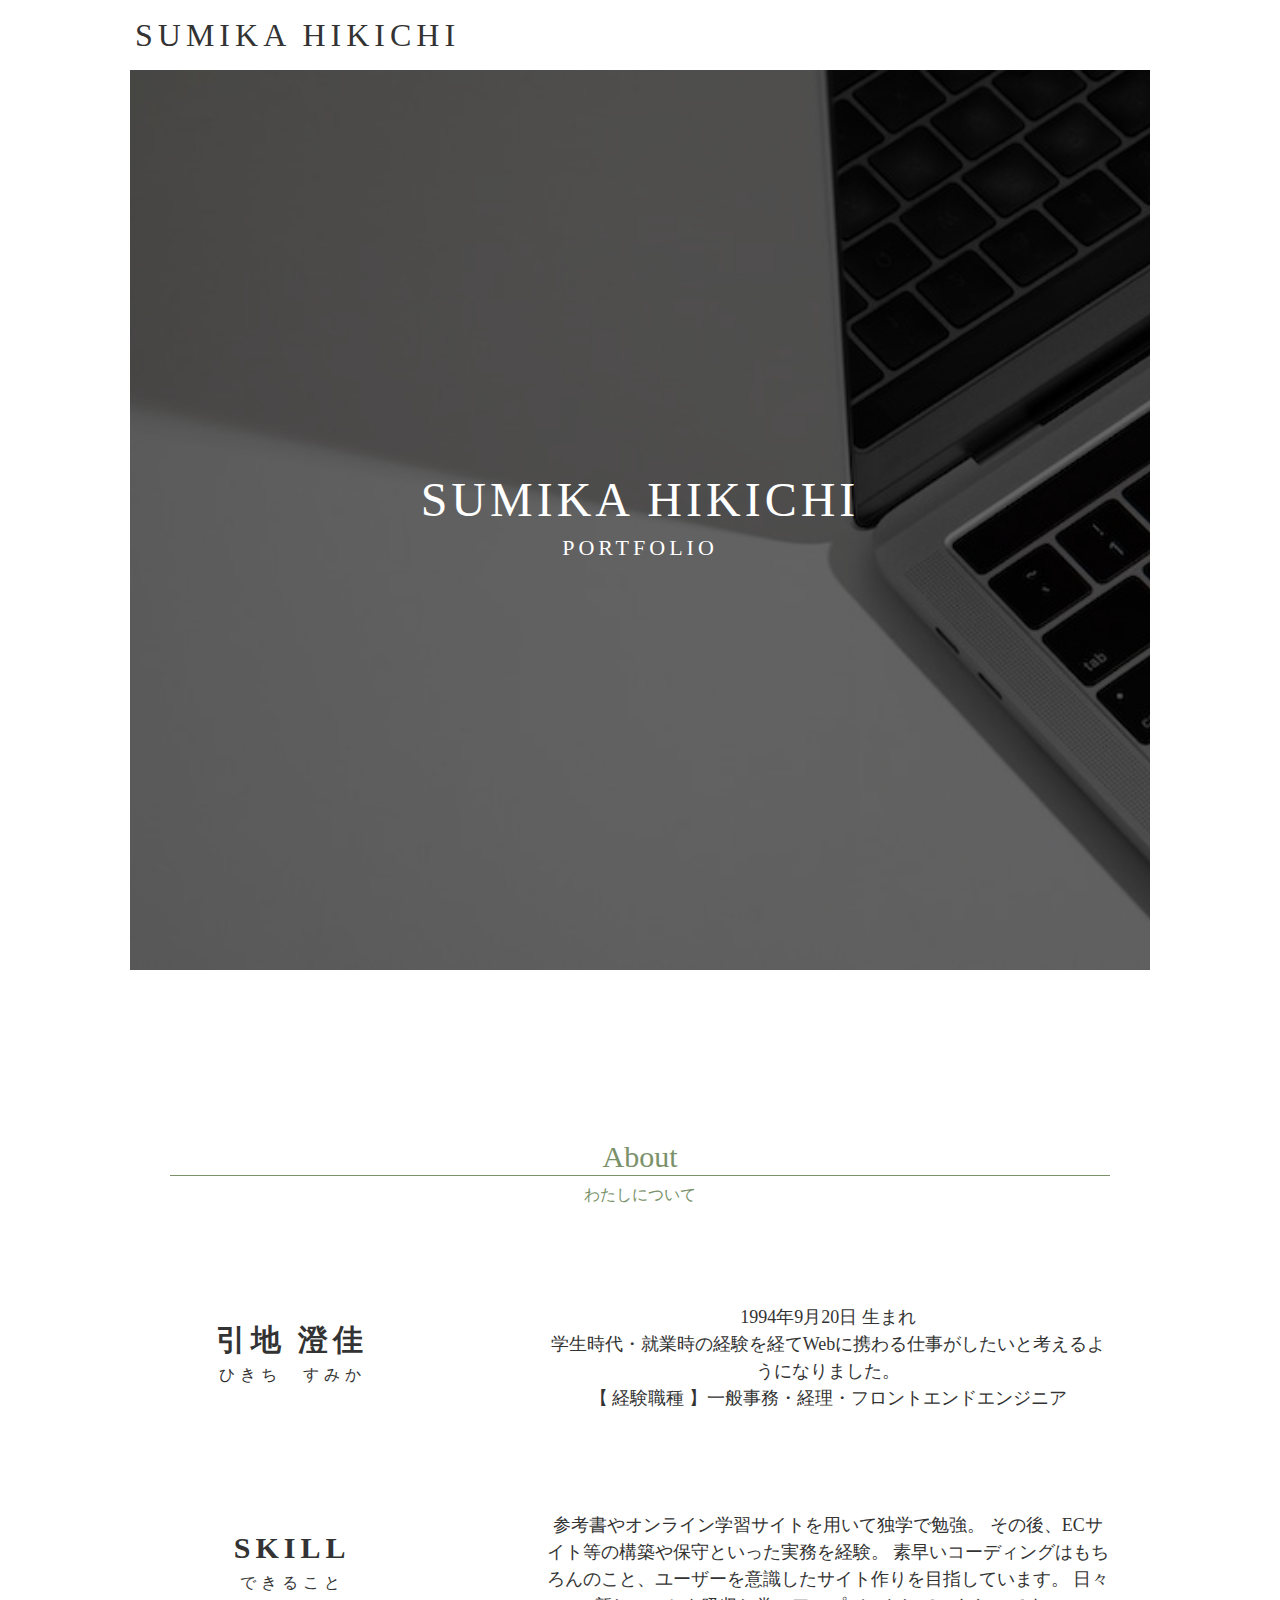
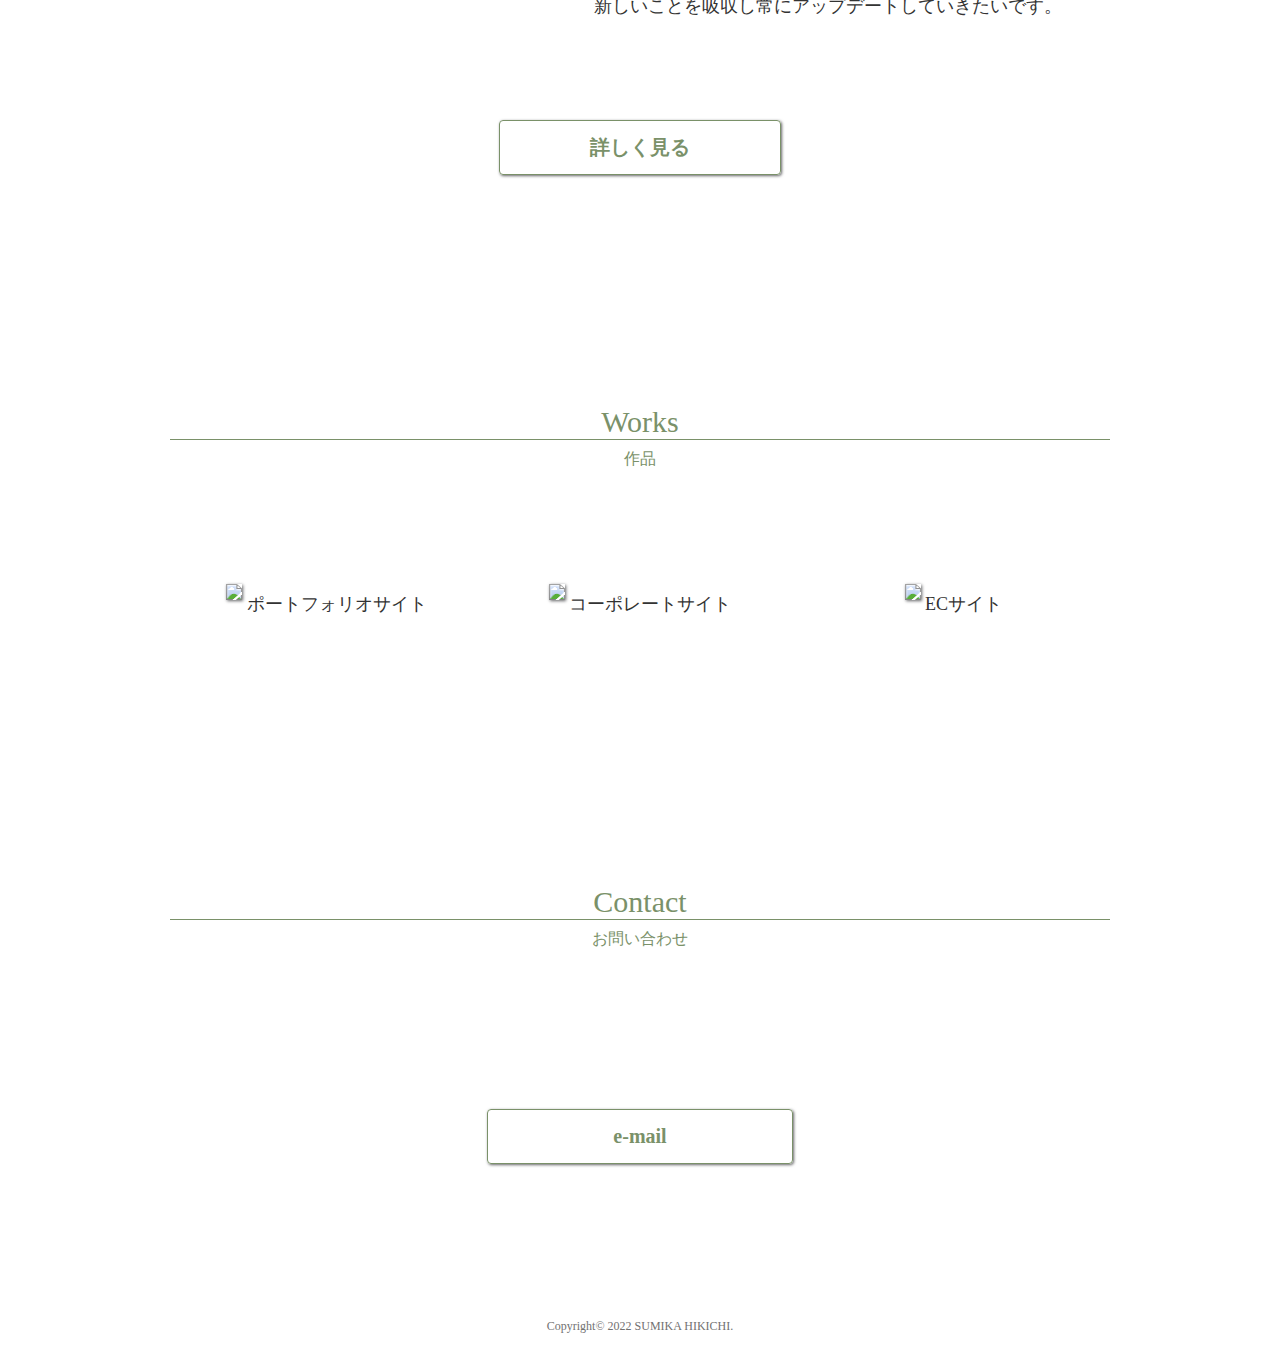
==== 01/index.html @ 840bfff0 "favicon追加" ====
<!DOCTYPE html>
<html lang="ja">
  <head>
    <meta charset="UTF-8" />
    <meta
      name="description"
      content="WEB制作に携わりたいと考えている引地のポートフォリオサイトです。"
    />
    <meta name="viewport" content="width=device-width,initial-scale=1.0" />
    <title>SUMIKA HIKICHI</title>
    <link rel="icon" href="images/favicon.ico" />
    <link rel="stylesheet" href="css/reset.css" />
    <link rel="stylesheet" href="css/style.css" />
    <link
      rel="stylesheet"
      href="https://use.fontawesome.com/releases/v6.1.1/css/all.css"
    />
    <script src="https://ajax.googleapis.com/ajax/libs/jquery/3.6.0/jquery.min.js"></script>
  </head>
  <body>
    <!-- ここからヘッダー -->
    <header class="header">
      <div class="header__inner">
        <a href="index.html" class="header__title">SUMIKA HIKICHI</a>
        <button id="menu-open" class="header__button">
          <i class="fas fa-bars"></i>
        </button>
        <!-- ここからヘッダーメニュー -->
        <div id="menu-modal" class="header__nav">
          <button class="header__button header__button--close">
            <i id="menu-close" class="fas fa-times"></i>
          </button>
          <div class="header__navItem menu-list">
            <a href="profile.html">About</a>
          </div>
          <div class="header__navItem menu-list">
            <a href="#work">Work</a>
          </div>
          <div class="header__navItem menu-list">
            <a href="#contact">Contact</a>
          </div>
        </div>
      </div>
    </header>

    <div class="indexPage">
      <div class="indexPage__top">
        <div class="indexPage__topContainer">
          <div>
            <h2 class="indexPage__topTitle">SUMIKA HIKICHI</h2>
            <p class="indexPage__topSub">PORTFOLIO</p>
          </div>
        </div>
      </div>
      <div id="about" class="indexPage__chapter">
        <h3 class="indexPage__chapterTitle">About</h3>
        <p class="indexPage__chapterSub">わたしについて</p>
        <div class="indexPage__article">
          <div class="indexPage__articleContainer">
            <p class="indexPage__articleTitle">引地 澄佳</p>
            <p class="indexPage__articleSub">ひきち　すみか</p>
          </div>
          <p class="indexPage__articleText">
            1994年9月20日 生まれ<br />
            学生時代・就業時の経験を経てWebに携わる仕事がしたいと考えるようになりました。<br />
            【 経験職種 】一般事務・経理・フロントエンドエンジニア
          </p>
        </div>
        <div class="indexPage__article">
          <div class="indexPage__articleContainer">
            <p class="indexPage__articleTitle">SKILL</p>
            <p class="indexPage__articleSub">できること</p>
          </div>
          <p class="indexPage__articleText">
            参考書やオンライン学習サイトを用いて独学で勉強。
            その後、ECサイト等の構築や保守といった実務を経験。
            素早いコーディングはもちろんのこと、ユーザーを意識したサイト作りを目指しています。
            日々新しいことを吸収し常にアップデートしていきたいです。
          </p>
        </div>
        <div class="">
          <button class="button">
            <a href="profile.html">
              詳しく見る <i class="fa-solid fa-circle-chevron-right"></i>
            </a>
          </button>
        </div>
      </div>
      <!-- ここからwork -->
      <div id="work" class="indexPage__chapter">
        <h3 class="indexPage__chapterTitle">Works</h3>
        <p class="indexPage__chapterSub">作品</p>
        <div class="indexPage__work">
          <div class="indexPage__workItem">
            <a class="indexPage__workLink" href="works/01.html">
              <img src="images/works/01/01_pc_001.png" />
              ポートフォリオサイト
            </a>
          </div>
          <div class="indexPage__workItem">
            <a class="indexPage__workLink" href="works/02.html">
              <img src="images/works/02/02_pc_001.png" />
              コーポレートサイト
            </a>
          </div>
          <div class="indexPage__workItem">
            <a class="indexPage__workLink" href="works/03.html">
              <img src="images/works/03/03_pc_001.png" />
              ECサイト
            </a>
          </div>
        </div>
      </div>

      <!-- ここからcontact -->
      <div id="contact" class="indexPage__chapter">
        <h3 class="indexPage__chapterTitle">Contact</h3>
        <p class="indexPage__chapterSub">お問い合わせ</p>
      </div>
      <button class="button indexPage__contact">
        <a href="mailto:smkhkc@gmail.com" class="mail-btn btn">e-mail</a>
      </button>
    </div>
    <!-- ここからフッター -->
    <footer class="footer">
      <small> Copyright&copy; 2022 SUMIKA HIKICHI. </small>
    </footer>
    <script src="js/script.js"></script>
  </body>
</html>
---- 01/css/style.css ----
@charset "UTF-8";
body {
  font-size: 1.8rem;
  color: #333333;
}

/* indexページ */
.indexPage {
  max-width: 1080px;
  margin: 0 auto;
  padding: 0 30px;
}

@media screen and (max-width: 768px) {
  .indexPage {
    padding: 0 10px;
  }
}

.indexPage__top {
  background-image: url(../images/top/main.jpg);
  background-size: cover;
  background-repeat: no-repeat;
  height: 100vh;
  max-width: 100%;
  margin: 70px 0 0;
}

@media screen and (max-width: 768px) {
  .indexPage__top {
    margin: 45px 0 0;
    height: 50vh;
  }
}

@media screen and (max-width: 480px) {
  .indexPage__top {
    margin: 45px 0 0;
  }
}

.indexPage__topContainer {
  background-color: rgba(0, 0, 0, 0.6);
  width: 100%;
  height: 100%;
  color: #fff;
  display: -webkit-box;
  display: -ms-flexbox;
  display: flex;
  -webkit-box-pack: center;
      -ms-flex-pack: center;
          justify-content: center;
  -webkit-box-align: center;
      -ms-flex-align: center;
          align-items: center;
  text-align: center;
  letter-spacing: 4px;
}

.indexPage__topTitle {
  font-size: 48px;
  font-family: "Arial Black";
}

@media screen and (max-width: 480px) {
  .indexPage__topTitle {
    font-size: 10vw;
  }
}

.indexPage__topSub {
  display: block;
  font-size: 22px;
  margin: 8px auto;
}

@media screen and (max-width: 480px) {
  .indexPage__topSub {
    font-size: 4.2vw;
  }
}

.indexPage__chapter {
  margin: 100px 40px 160px;
  padding-top: 70px;
  text-align: center;
  color: #7a9169;
}

@media screen and (max-width: 768px) {
  .indexPage__chapter {
    margin: 0 20px;
    padding-top: 45px;
  }
}

@media screen and (max-width: 480px) {
  .indexPage__chapter {
    margin: 0 20px;
  }
}

.indexPage__chapterTitle {
  font-size: 30px;
  border-bottom: solid 1px;
}

@media screen and (max-width: 480px) {
  .indexPage__chapterTitle {
    font-size: 6vw;
  }
}

.indexPage__chapterSub {
  font-size: 16px;
  padding-top: 10px;
}

@media screen and (max-width: 480px) {
  .indexPage__chapterSub {
    font-size: 3vw;
  }
}

.indexPage__article {
  margin: 100px auto;
  font-size: 18px;
  color: #333333;
  display: -webkit-box;
  display: -ms-flexbox;
  display: flex;
  -webkit-box-pack: justify;
      -ms-flex-pack: justify;
          justify-content: space-between;
  -webkit-box-align: center;
      -ms-flex-align: center;
          align-items: center;
}

@media screen and (max-width: 768px) {
  .indexPage__article {
    display: block;
    margin: 60px auto;
  }
}

@media screen and (max-width: 480px) {
  .indexPage__article {
    font-size: 3.7vw;
    margin: 30px auto;
  }
}

.indexPage__articleContainer {
  width: 26%;
  letter-spacing: 5px;
}

@media screen and (max-width: 768px) {
  .indexPage__articleContainer {
    margin: auto;
    width: 100%;
  }
}

.indexPage__articleTitle {
  font-weight: bold;
  font-size: 30px;
}

@media screen and (max-width: 480px) {
  .indexPage__articleTitle {
    font-size: 6vw;
  }
}

.indexPage__articleSub {
  font-size: 16px;
  padding: 8px 0;
}

@media screen and (max-width: 480px) {
  .indexPage__articleSub {
    font-size: 3vw;
  }
}

.indexPage__articleText {
  width: 60%;
  line-height: 1.5;
}

@media screen and (max-width: 768px) {
  .indexPage__articleText {
    margin: 20px auto;
    width: 90%;
  }
}

.indexPage__work {
  display: -webkit-box;
  display: -ms-flexbox;
  display: flex;
  -webkit-box-pack: center;
      -ms-flex-pack: center;
          justify-content: center;
  margin: 100px 0 200px;
}

@media screen and (max-width: 768px) {
  .indexPage__work {
    display: block;
    margin: 80px 0 0;
  }
}

@media screen and (max-width: 480px) {
  .indexPage__work {
    margin: 30px 0 0;
  }
}

.indexPage__workItem {
  width: calc(100% / 3);
  margin: 0 30px;
}

@media screen and (max-width: 768px) {
  .indexPage__workItem {
    margin: 80px auto;
    width: 80%;
  }
}

@media screen and (max-width: 480px) {
  .indexPage__workItem {
    width: 100%;
    margin: 20px auto;
  }
}

.indexPage__workItem:hover {
  cursor: pointer;
}

.indexPage__workItem img {
  max-width: 100%;
  -webkit-box-shadow: 1px 1px 3px #666769;
          box-shadow: 1px 1px 3px #666769;
  margin: 15px 0;
}

.indexPage__workItem img:hover {
  opacity: 0.3;
}

.indexPage__workLink {
  font-size: 18px;
  color: #333333;
  width: 100%;
  display: block;
  text-align: center;
  text-decoration: none;
  position: relative;
}

@media screen and (max-width: 480px) {
  .indexPage__workLink {
    font-size: 3.7vw;
  }
}

.indexPage__workLink::before {
  content: "";
  position: absolute;
  width: 100%;
  height: 3px;
  border-radius: 3px;
  left: 0;
  bottom: -5px;
  background-color: #7a9169;
  -webkit-transform-origin: right;
          transform-origin: right;
  -webkit-transform: scaleX(0);
          transform: scaleX(0);
  -webkit-transition: -webkit-transform 0.3s ease-in-out;
  transition: -webkit-transform 0.3s ease-in-out;
  transition: transform 0.3s ease-in-out;
  transition: transform 0.3s ease-in-out, -webkit-transform 0.3s ease-in-out;
}

.indexPage__workLink:hover::before {
  -webkit-transform-origin: left;
          transform-origin: left;
  -webkit-transform: scaleX(1);
          transform: scaleX(1);
}

.indexPage__contact {
  margin: 0px auto;
  display: block;
}

/* profileページ */
.profilePage {
  max-width: 1080px;
  margin: 0 auto;
}

.profilePage__top {
  background-image: url(../images/top/main.jpg);
}

.profilePage__content {
  margin: 0 30px;
}

@media screen and (max-width: 480px) {
  .profilePage__content {
    margin: 0 15px;
  }
}

.profilePage__chapter {
  margin: 100px auto;
  font-size: 18px;
  text-align: center;
}

@media screen and (max-width: 480px) {
  .profilePage__chapter {
    margin: 45px auto;
  }
}

.profilePage__chapter h5 {
  font-size: 32px;
  font-weight: bold;
}

@media screen and (max-width: 480px) {
  .profilePage__chapter h5 {
    font-size: 6.6vw;
  }
}

.profilePage__chapter span {
  font-size: 16px;
}

@media screen and (max-width: 480px) {
  .profilePage__chapter span {
    font-size: 3.2vw;
  }
}

.profilePage__chapter h5,
.profilePage__chapter span {
  letter-spacing: 6px;
}

.profilePage__chapter p {
  margin: 25px auto;
  line-height: 1.75;
}

.profilePage__chapter table {
  width: 100%;
}

.profilePage__chapter tr {
  border-top: solid 10px #fff;
  border-bottom: solid 10px #fff;
}

.profilePage__chapter th {
  width: 40%;
  vertical-align: middle;
  text-align: center;
  background-color: #7a9169;
  color: #fff;
  padding: 0 15px;
}

.profilePage__chapter td {
  width: 60%;
  text-align: left;
  line-height: 1.75;
  padding: 15px 20px;
  background-color: #f5f6f7;
}

.profilePage__chapter td strong {
  color: #7a9169;
}

@media screen and (max-width: 480px) {
  .profilePage__chapter {
    font-size: 3.7vw;
  }
}

.profilePage__chapterTitle {
  margin: 45px auto;
}

/* worksページ */
.worksPage {
  max-width: 1080px;
  margin: 0 auto;
}

.worksPage__top--01 {
  background-image: url(../images/works/01/01_pc_001.png);
}

.worksPage__top--02 {
  background-image: url(../images/works/02/02_pc_001.png);
}

.worksPage__top--03 {
  background-image: url(../images/works/03/03_pc_001.png);
}

.worksPage__content {
  margin: 0 30px;
}

@media screen and (max-width: 480px) {
  .worksPage__content {
    margin: 0 15px;
  }
}

.worksPage__chapter {
  margin: 100px auto;
}

@media screen and (max-width: 480px) {
  .worksPage__chapter {
    margin: 40px auto;
  }
}

.worksPage__chapterSub {
  font-size: 24px;
  margin: 45px auto;
  border-bottom: solid 1px;
  line-height: 1.75;
}

@media screen and (max-width: 480px) {
  .worksPage__chapterSub {
    font-size: 5vw;
    margin: 25px auto;
  }
}

.worksPage__chapterText {
  font-size: 18px;
  margin: 50px auto;
  line-height: 1.75;
}

@media screen and (max-width: 480px) {
  .worksPage__chapterText {
    font-size: 3.7vw;
    margin: 25px auto;
  }
}

.worksPage__chapterLink {
  margin: 80px 0;
  display: -webkit-box;
  display: -ms-flexbox;
  display: flex;
  -webkit-box-pack: justify;
      -ms-flex-pack: justify;
          justify-content: space-between;
}

@media screen and (max-width: 768px) {
  .worksPage__chapterLink {
    display: block;
  }
}

.worksPage__image {
  display: -webkit-box;
  display: -ms-flexbox;
  display: flex;
  -webkit-box-pack: justify;
      -ms-flex-pack: justify;
          justify-content: space-between;
  -ms-flex-wrap: wrap;
      flex-wrap: wrap;
}

.worksPage__imagePc, .worksPage__imageSp {
  margin: 30px auto;
  -webkit-box-shadow: 1px 1px 3px #666769;
          box-shadow: 1px 1px 3px #666769;
}

@media screen and (max-width: 480px) {
  .worksPage__imagePc, .worksPage__imageSp {
    margin: 10px 0;
  }
}

.worksPage__imagePc {
  width: calc(100% / 2 - 30px);
}

@media screen and (max-width: 768px) {
  .worksPage__imagePc {
    width: 100%;
  }
}

.worksPage__imageSp {
  width: calc(100% / 3 - 30px);
}

@media screen and (max-width: 768px) {
  .worksPage__imageSp {
    width: calc(100% / 2 - 30px);
  }
}

@media screen and (max-width: 480px) {
  .worksPage__imageSp {
    display: block;
    width: 100%;
  }
}

/* ヘッダー */
.header {
  height: 70px;
  background-color: #fff;
  position: fixed;
  top: 0px;
  z-index: 100;
  width: 100%;
}

@media screen and (max-width: 768px) {
  .header {
    height: 45px;
  }
}

.header__inner {
  width: 100%;
  height: 70px;
  max-width: 1080px;
  margin: 0 auto;
  display: -webkit-box;
  display: -ms-flexbox;
  display: flex;
  -webkit-box-pack: justify;
      -ms-flex-pack: justify;
          justify-content: space-between;
  -webkit-box-align: center;
      -ms-flex-align: center;
          align-items: center;
  padding: 15px 35px;
}

@media screen and (max-width: 768px) {
  .header__inner {
    height: 45px;
    padding: 10px;
  }
}

.header__title {
  font-size: 32px;
  font-family: "Arial Black";
  text-decoration: none;
  color: #333333;
  letter-spacing: 5px;
  display: inline-block;
  -webkit-transition: 0.8s;
  transition: 0.8s;
}

@media screen and (max-width: 480px) {
  .header__title {
    font-size: 6.6vw;
  }
}

.header__title:hover {
  opacity: 0.3;
  cursor: pointer;
  -webkit-transition: 0.3s;
  transition: 0.3s;
}

.header__button {
  font-size: 32px;
}

.header__button--close {
  font-size: 45px;
  position: absolute;
  top: 0;
  right: 0;
  padding: 15px 40px;
}

@media screen and (max-width: 768px) {
  .header__button--close {
    padding: 0 10px;
  }
}

.header__nav {
  width: 100%;
  height: 100%;
  padding: 120px 35px;
  position: fixed;
  top: 0;
  right: 0;
  background-color: #7a9169;
  font-size: 20px;
  text-align: center;
  color: #333333;
  -webkit-transform: translateX(100%);
          transform: translateX(100%);
  -webkit-transition: -webkit-transform 0.4s ease-in-out;
  transition: -webkit-transform 0.4s ease-in-out;
  transition: transform 0.4s ease-in-out;
  transition: transform 0.4s ease-in-out, -webkit-transform 0.4s ease-in-out;
  /* メニュークリック後のCSS */
}

.header__nav--active {
  -webkit-transform: translateX(0);
          transform: translateX(0);
}

@media screen and (max-width: 480px) {
  .header__nav {
    padding: 60px 15px;
  }
}

.header__navItem {
  margin: 15px auto;
  font-size: 30px;
}

@media screen and (max-width: 480px) {
  .header__navItem {
    font-size: 6.2vw;
  }
}

.header__navItem:hover {
  opacity: 0.3;
  -webkit-transition: 0.3s;
  transition: 0.3s;
}

/* フッター */
.footer {
  text-align: center;
  color: #727171;
  margin: 140px 0 20px;
}

.footer small {
  font-size: 12px;
}

@media screen and (max-width: 480px) {
  .footer small {
    font-size: 2.2vw;
  }
}

/* ボタン */
.button {
  color: #7a9169;
  background-color: transparent;
  width: 30%;
  text-align: center;
  font-size: 20px;
  font-weight: 800;
  -webkit-transition: 0.8s;
  transition: 0.8s;
  border: solid 1px #7a9169;
  border-radius: 4px;
  cursor: pointer;
  display: block;
  margin: 0 auto;
  -webkit-box-shadow: 1px 1px 3px #666769;
          box-shadow: 1px 1px 3px #666769;
}

@media screen and (max-width: 768px) {
  .button {
    width: 60%;
    font-size: 20px;
    margin: 25px auto;
  }
}

.button:hover {
  color: #fff;
  background-color: #7a9169;
  -webkit-transition: 0.8s;
  transition: 0.8s;
}

.button a,
.button p {
  display: block;
  color: #7a9169;
  padding: 15px;
}

.button a:hover,
.button p:hover {
  color: #fff;
}

@media screen and (max-width: 768px) {
  .button a,
  .button p {
    font-size: 18px;
  }
}

@media screen and (max-width: 480px) {
  .button a,
  .button p {
    margin: 8px auto;
    font-size: 3.6vw;
    padding: 6px;
  }
}

/* トップ */
.top {
  background-size: cover;
  background-position: 50%;
  background-repeat: no-repeat;
  height: 100vh;
  max-width: 100%;
  margin: 70px auto 0;
}

@media screen and (max-width: 768px) {
  .top {
    height: 50vh;
    background-position: center;
    margin: 45px auto 0;
  }
}

.topTitle {
  color: #fff;
  background-color: rgba(0, 0, 0, 0.8);
  height: 100%;
  width: 100%;
  font-size: 52px;
  display: -webkit-box;
  display: -ms-flexbox;
  display: flex;
  -webkit-box-align: center;
      -ms-flex-align: center;
          align-items: center;
  -webkit-box-pack: center;
      -ms-flex-pack: center;
          justify-content: center;
  text-shadow: 4px 4px #666769;
}

@media screen and (max-width: 768px) {
  .topTitle {
    font-size: 38px;
  }
}

@media screen and (max-width: 480px) {
  .topTitle {
    font-size: 8vw;
  }
}

/* タイトル */
.title {
  background-color: #7a9169;
  color: #fff;
  padding: 10px 15px;
  -webkit-box-shadow: 4px 4px 3px #666769;
          box-shadow: 4px 4px 3px #666769;
  font-size: 30px;
}

@media screen and (max-width: 480px) {
  .title {
    font-size: 6vw;
  }
}
/*# sourceMappingURL=style.css.map */
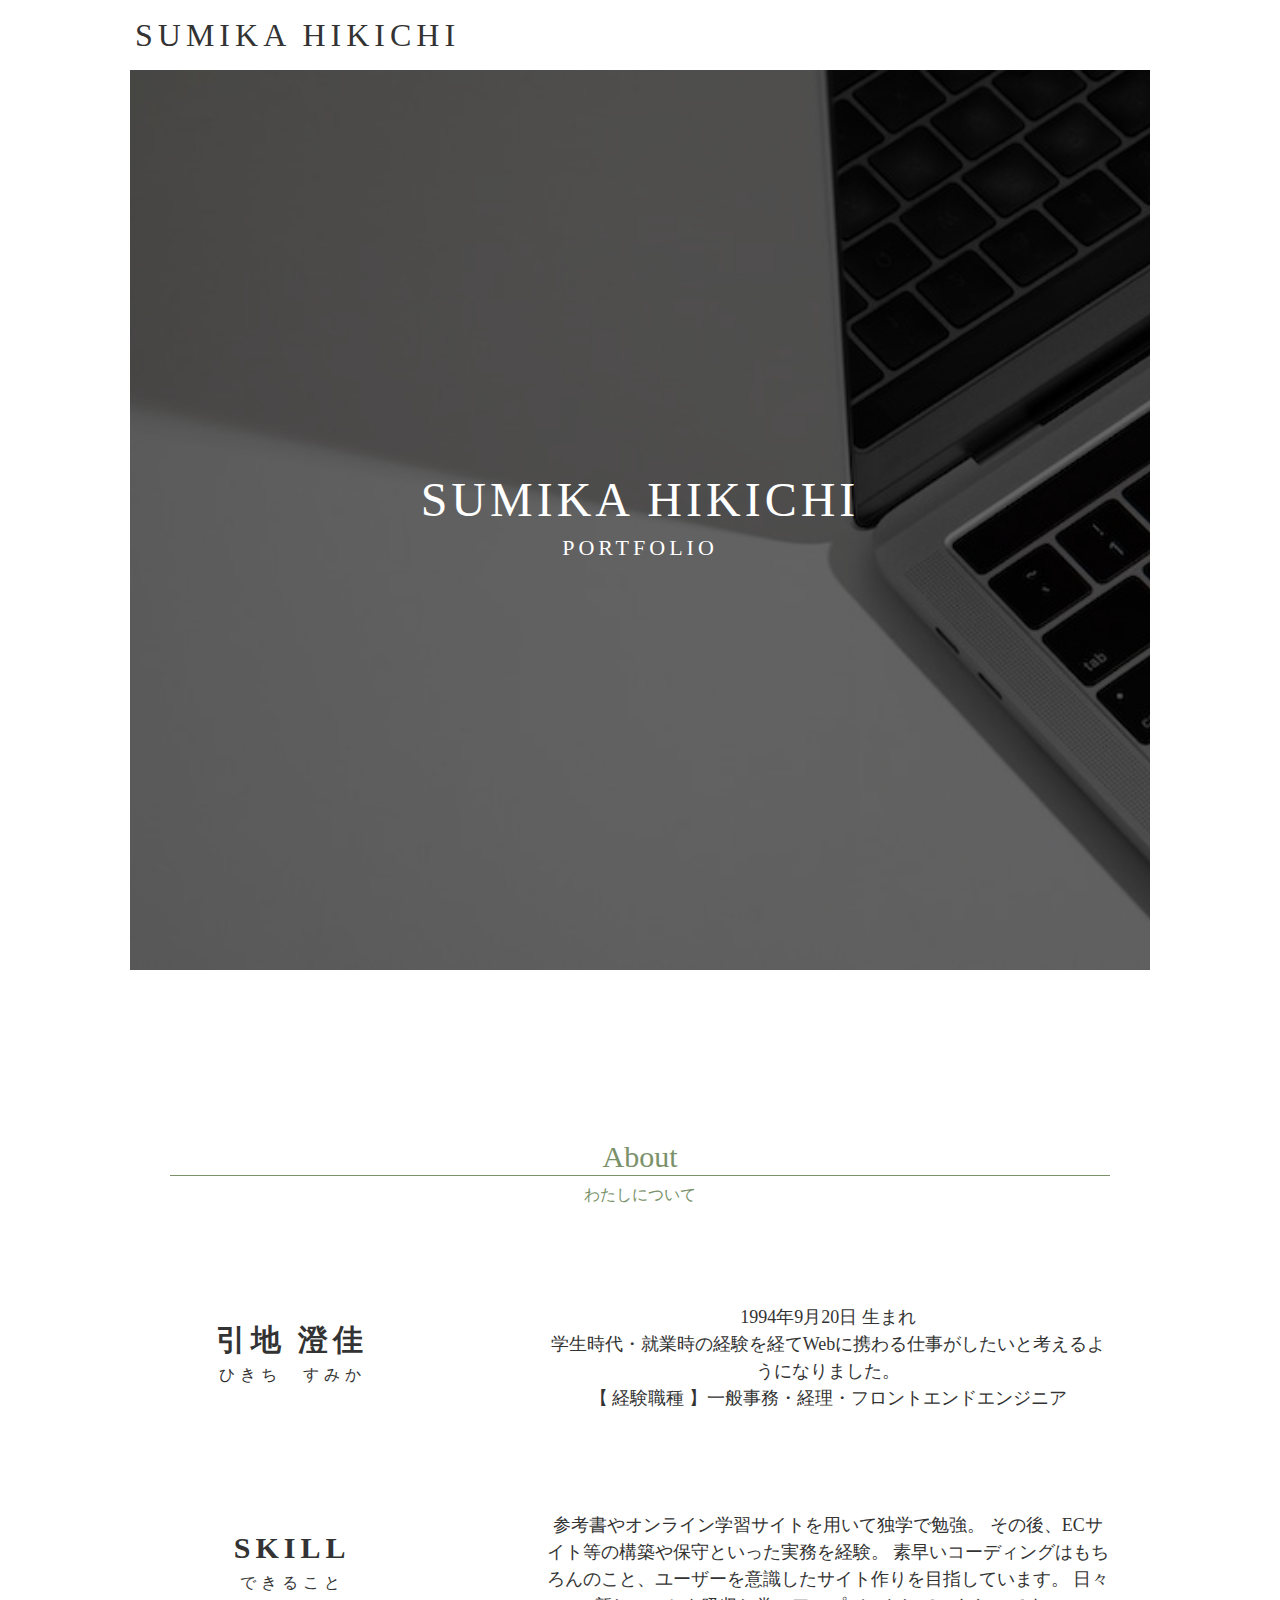
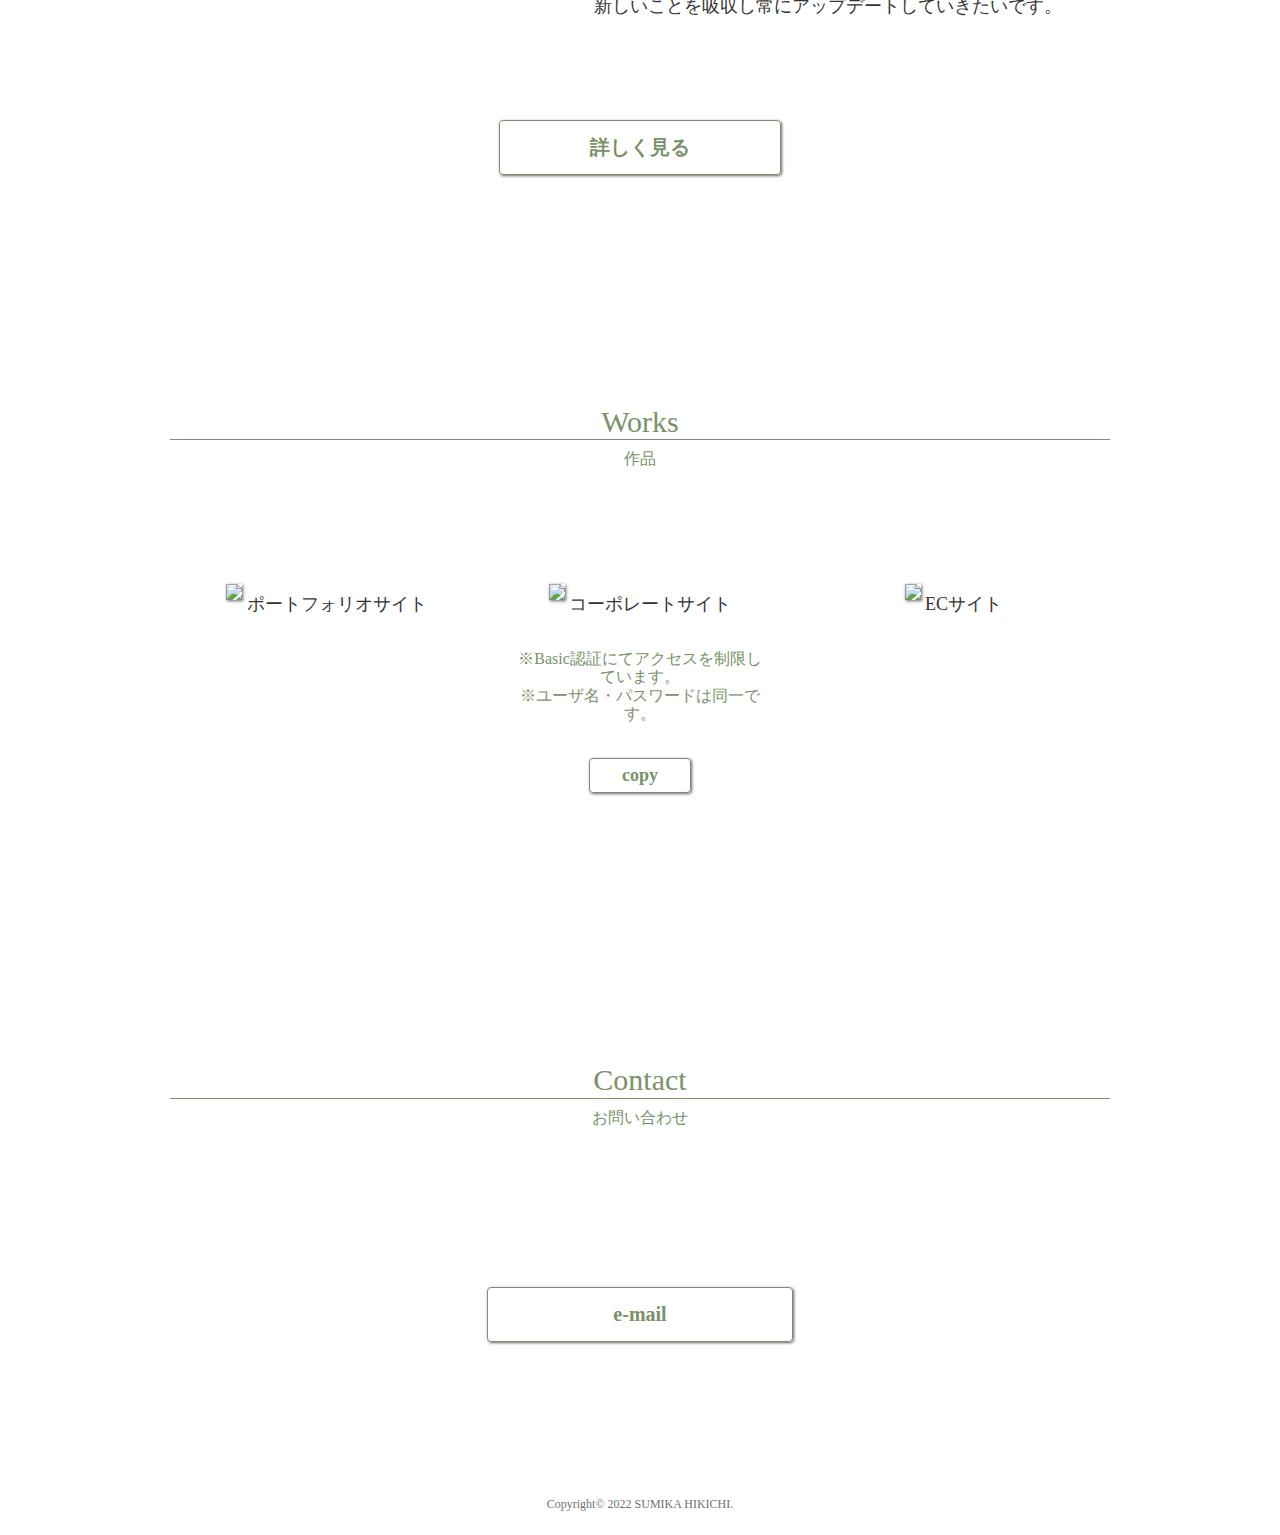
==== commit 6129b2fc: "トップ修正" ====
--- a/01/index.html
+++ b/01/index.html
@@ -102,6 +102,11 @@
               <img src="images/works/02/02_pc_001.png" />
               コーポレートサイト
             </a>
+            <p class="indexPage__workText">
+              ※Basic認証にてアクセスを制限しています。<br />
+              ※ユーザ名・パスワードは同一です。
+            </p>
+            <button id="copy" class="button button--copy">copy</button>
           </div>
           <div class="indexPage__workItem">
             <a class="indexPage__workLink" href="works/03.html">
--- a/01/css/style.css
+++ b/01/css/style.css
@@ -294,6 +294,17 @@
           transform-origin: left;
   -webkit-transform: scaleX(1);
           transform: scaleX(1);
+}
+
+.indexPage__workText {
+  font-size: 16px;
+  margin: 35px auto;
+}
+
+@media screen and (max-width: 480px) {
+  .indexPage__workText {
+    font-size: 3.2vw;
+  }
 }
 
 .indexPage__contact {
@@ -744,6 +755,18 @@
   }
 }
 
+.button--copy {
+  font-size: 18px;
+  padding: 6px 0;
+  width: 40%;
+}
+
+@media screen and (max-width: 480px) {
+  .button--copy {
+    font-size: 3.7vw;
+  }
+}
+
 /* トップ */
 .top {
   background-size: cover;
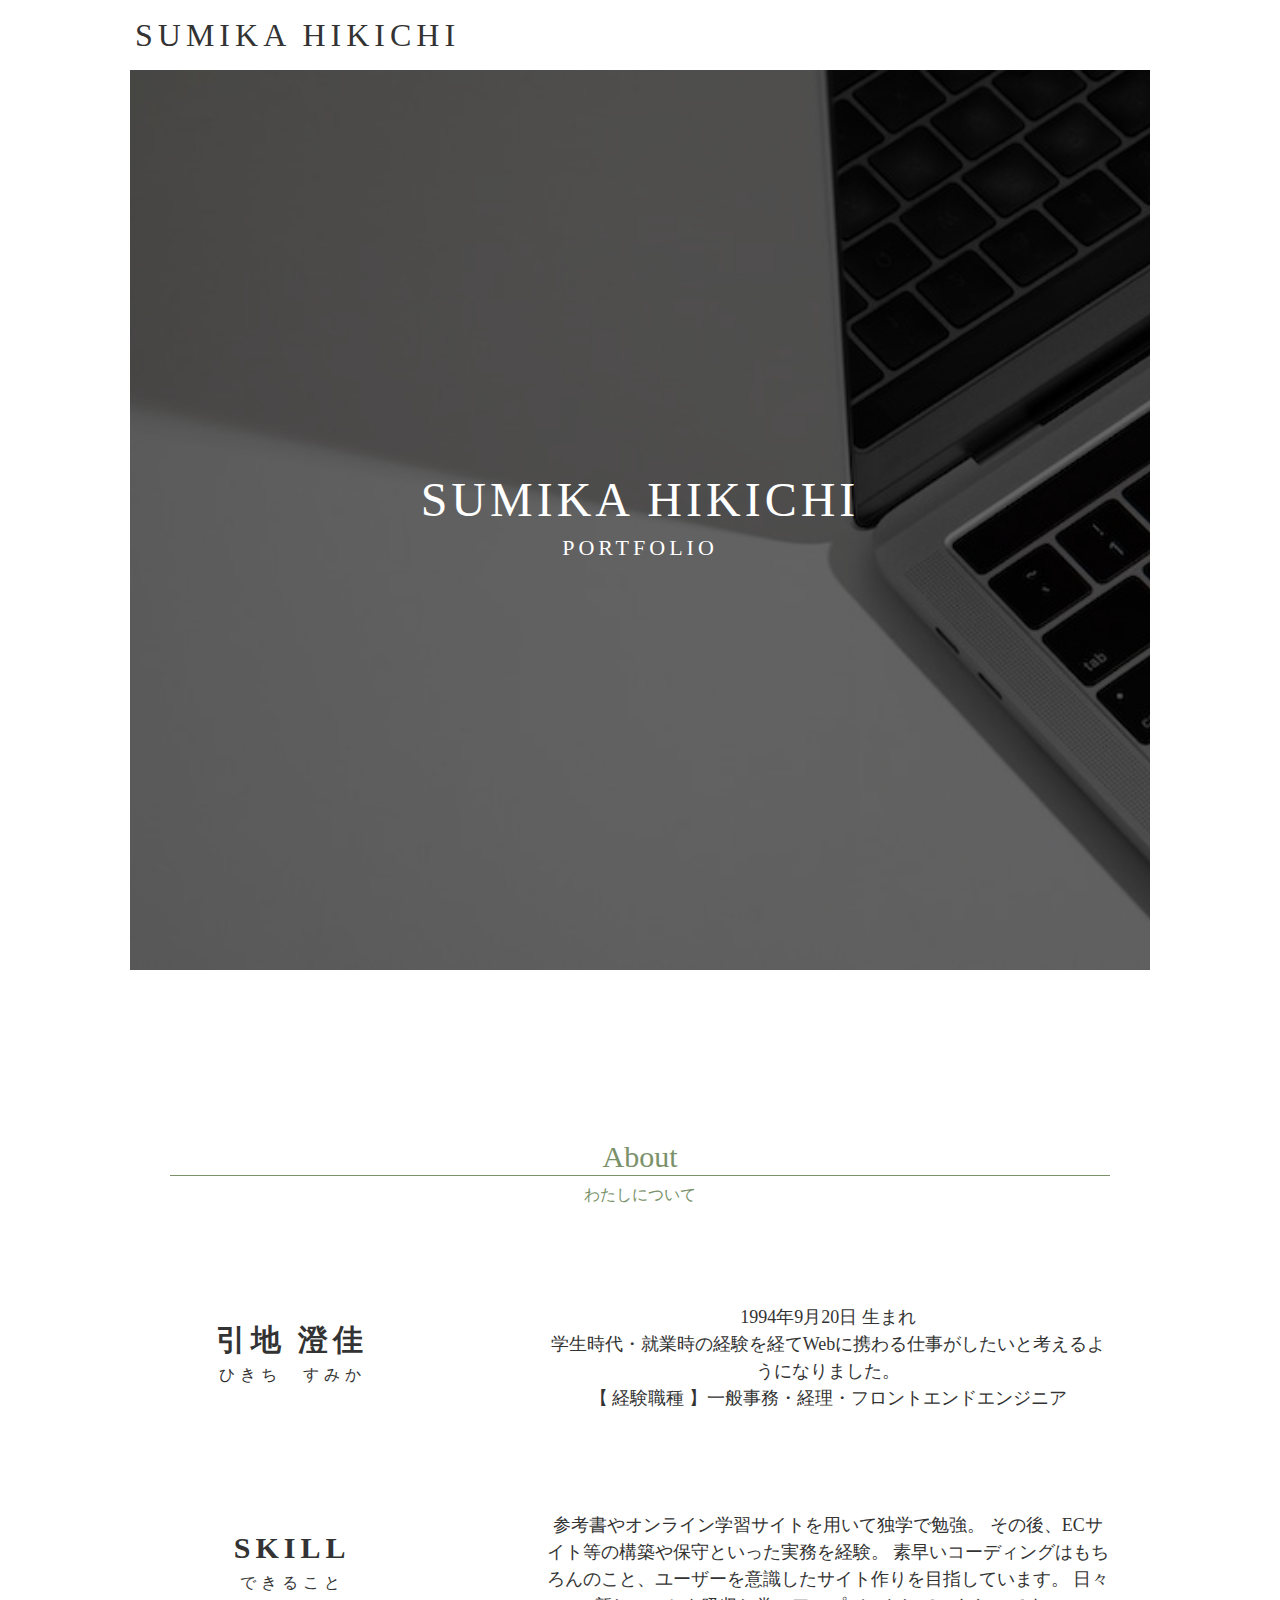
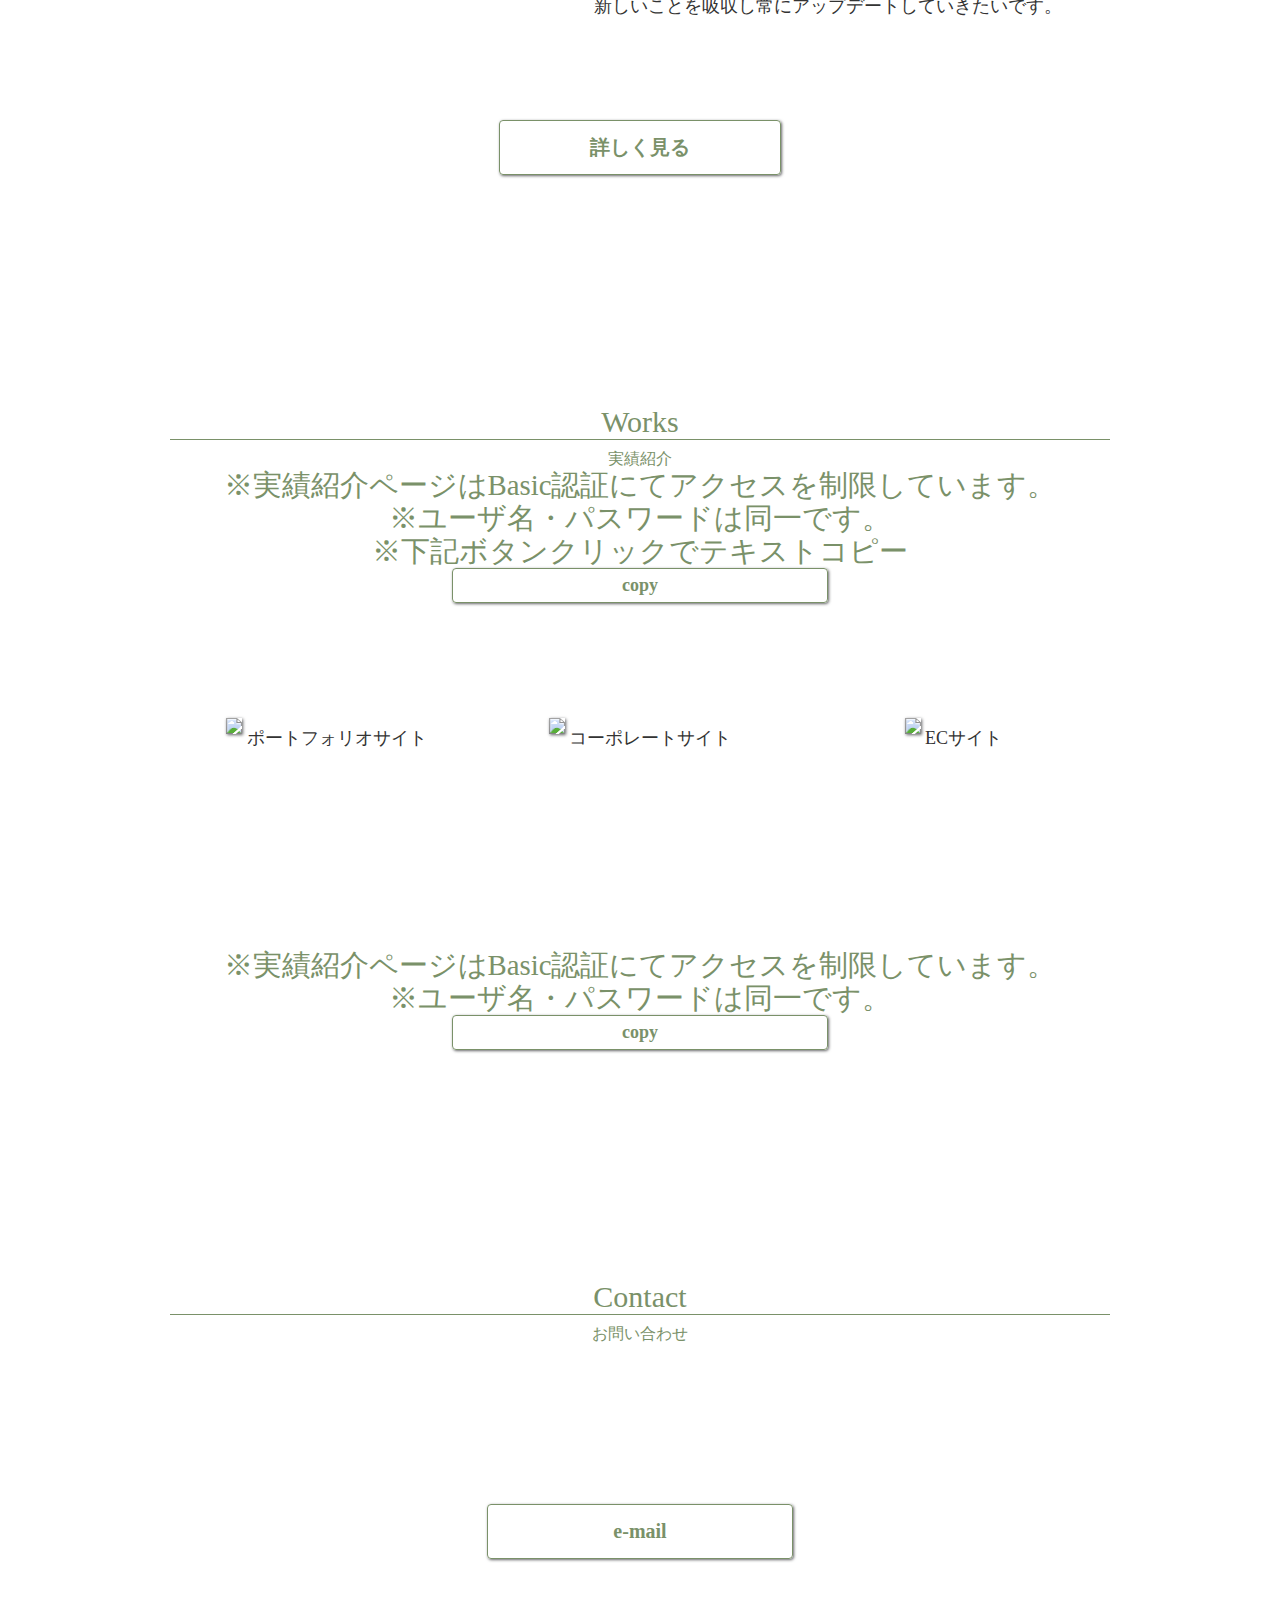
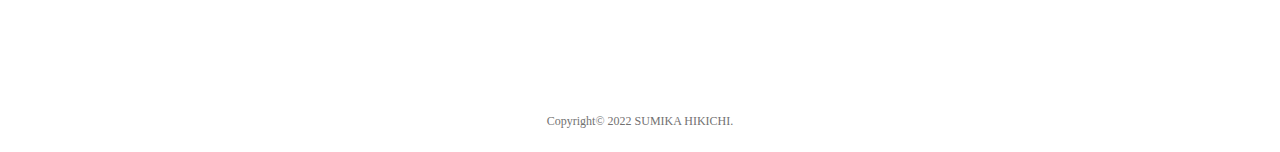
==== commit 29c2fb7f: "index.html修正" ====
--- a/01/index.html
+++ b/01/index.html
@@ -89,7 +89,15 @@
       <!-- ここからwork -->
       <div id="work" class="indexPage__chapter">
         <h3 class="indexPage__chapterTitle">Works</h3>
-        <p class="indexPage__chapterSub">作品</p>
+        <p class="indexPage__chapterSub">実績紹介</p>
+        <div class="indexPage__workNotice indexPage__workNotice--sp">
+          <p>
+            ※実績紹介ページはBasic認証にてアクセスを制限しています。<br />
+            ※ユーザ名・パスワードは同一です。<br />
+            ※下記ボタンクリックでテキストコピー
+          </p>
+          <button class="button button--copy">copy</button>
+        </div>
         <div class="indexPage__work">
           <div class="indexPage__workItem">
             <a class="indexPage__workLink" href="works/01.html">
@@ -102,11 +110,6 @@
               <img src="images/works/02/02_pc_001.png" />
               コーポレートサイト
             </a>
-            <p class="indexPage__workText">
-              ※Basic認証にてアクセスを制限しています。<br />
-              ※ユーザ名・パスワードは同一です。
-            </p>
-            <button id="copy" class="button button--copy">copy</button>
           </div>
           <div class="indexPage__workItem">
             <a class="indexPage__workLink" href="works/03.html">
@@ -114,6 +117,13 @@
               ECサイト
             </a>
           </div>
+        </div>
+        <div class="indexPage__workNotice indexPage__workNotice--pc">
+          <p>
+            ※実績紹介ページはBasic認証にてアクセスを制限しています。<br />
+            ※ユーザ名・パスワードは同一です。
+          </p>
+          <button class="button button--copy">copy</button>
         </div>
       </div>
 
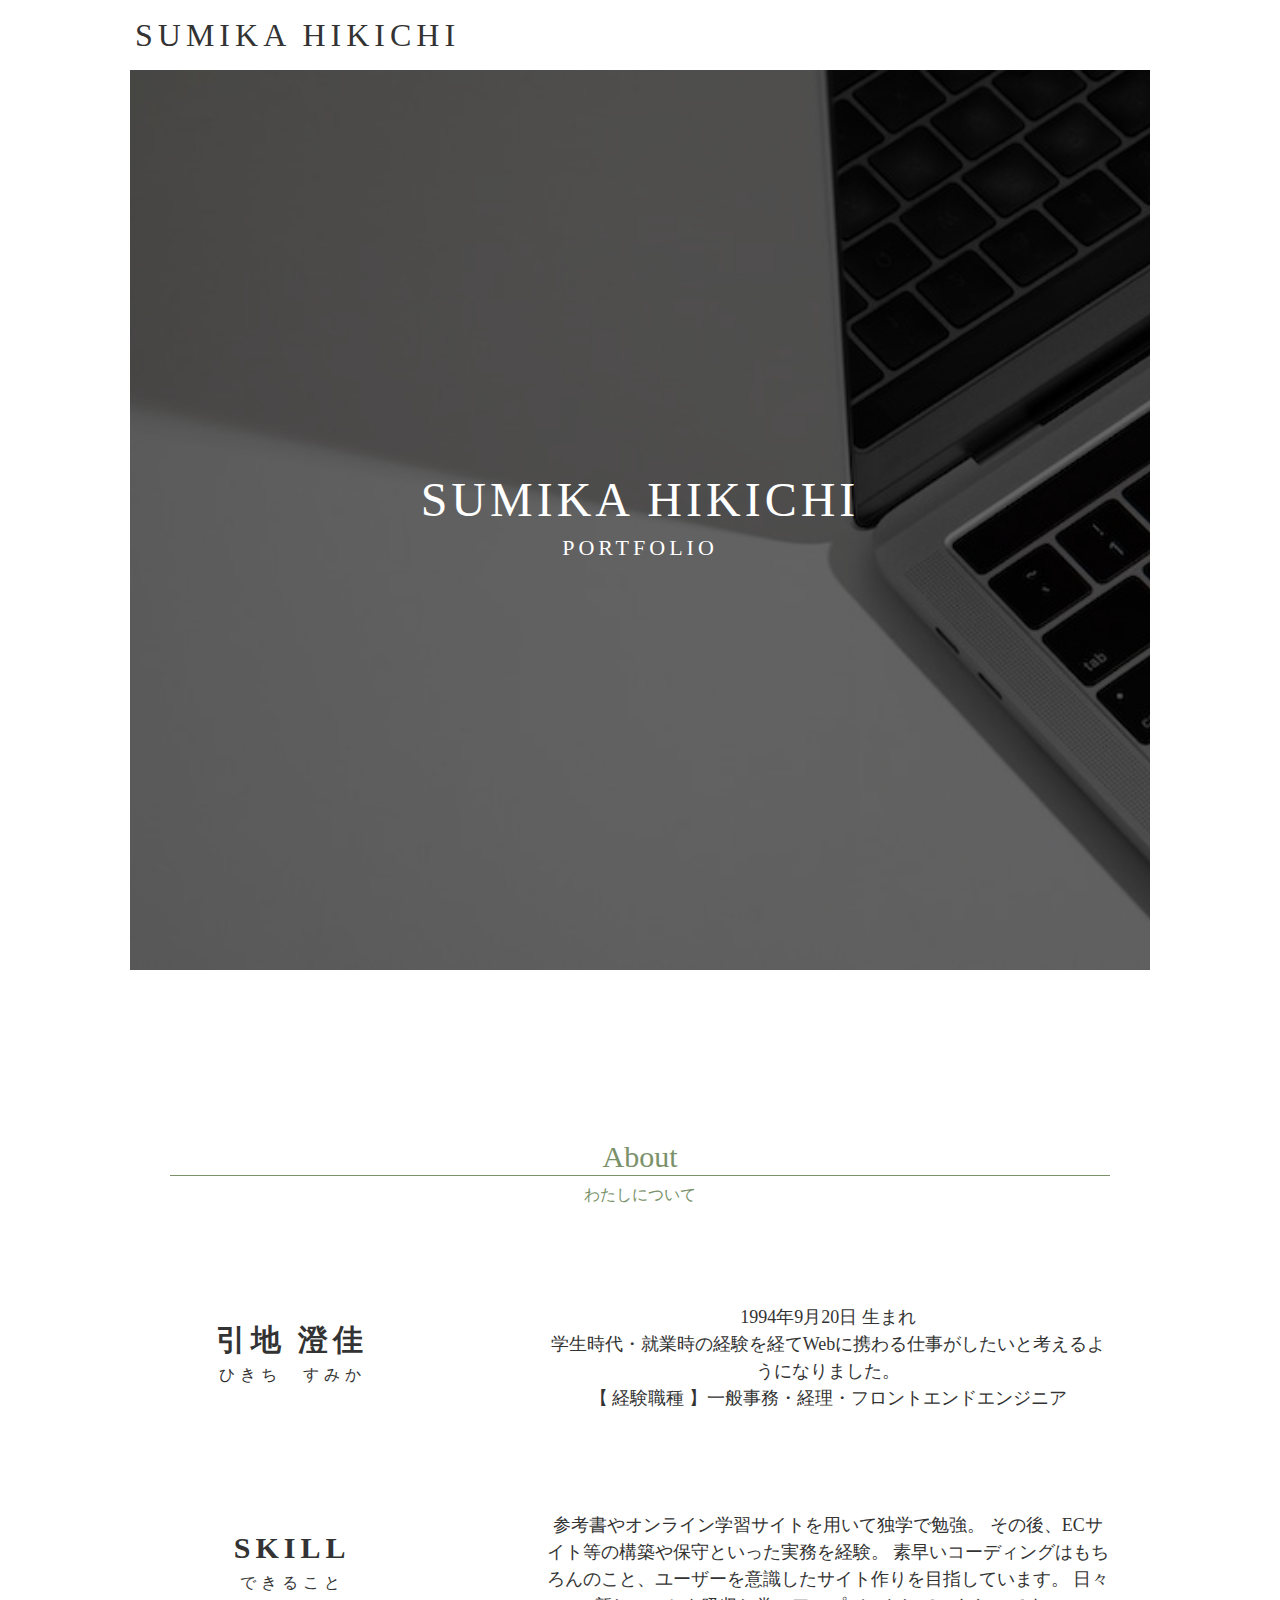
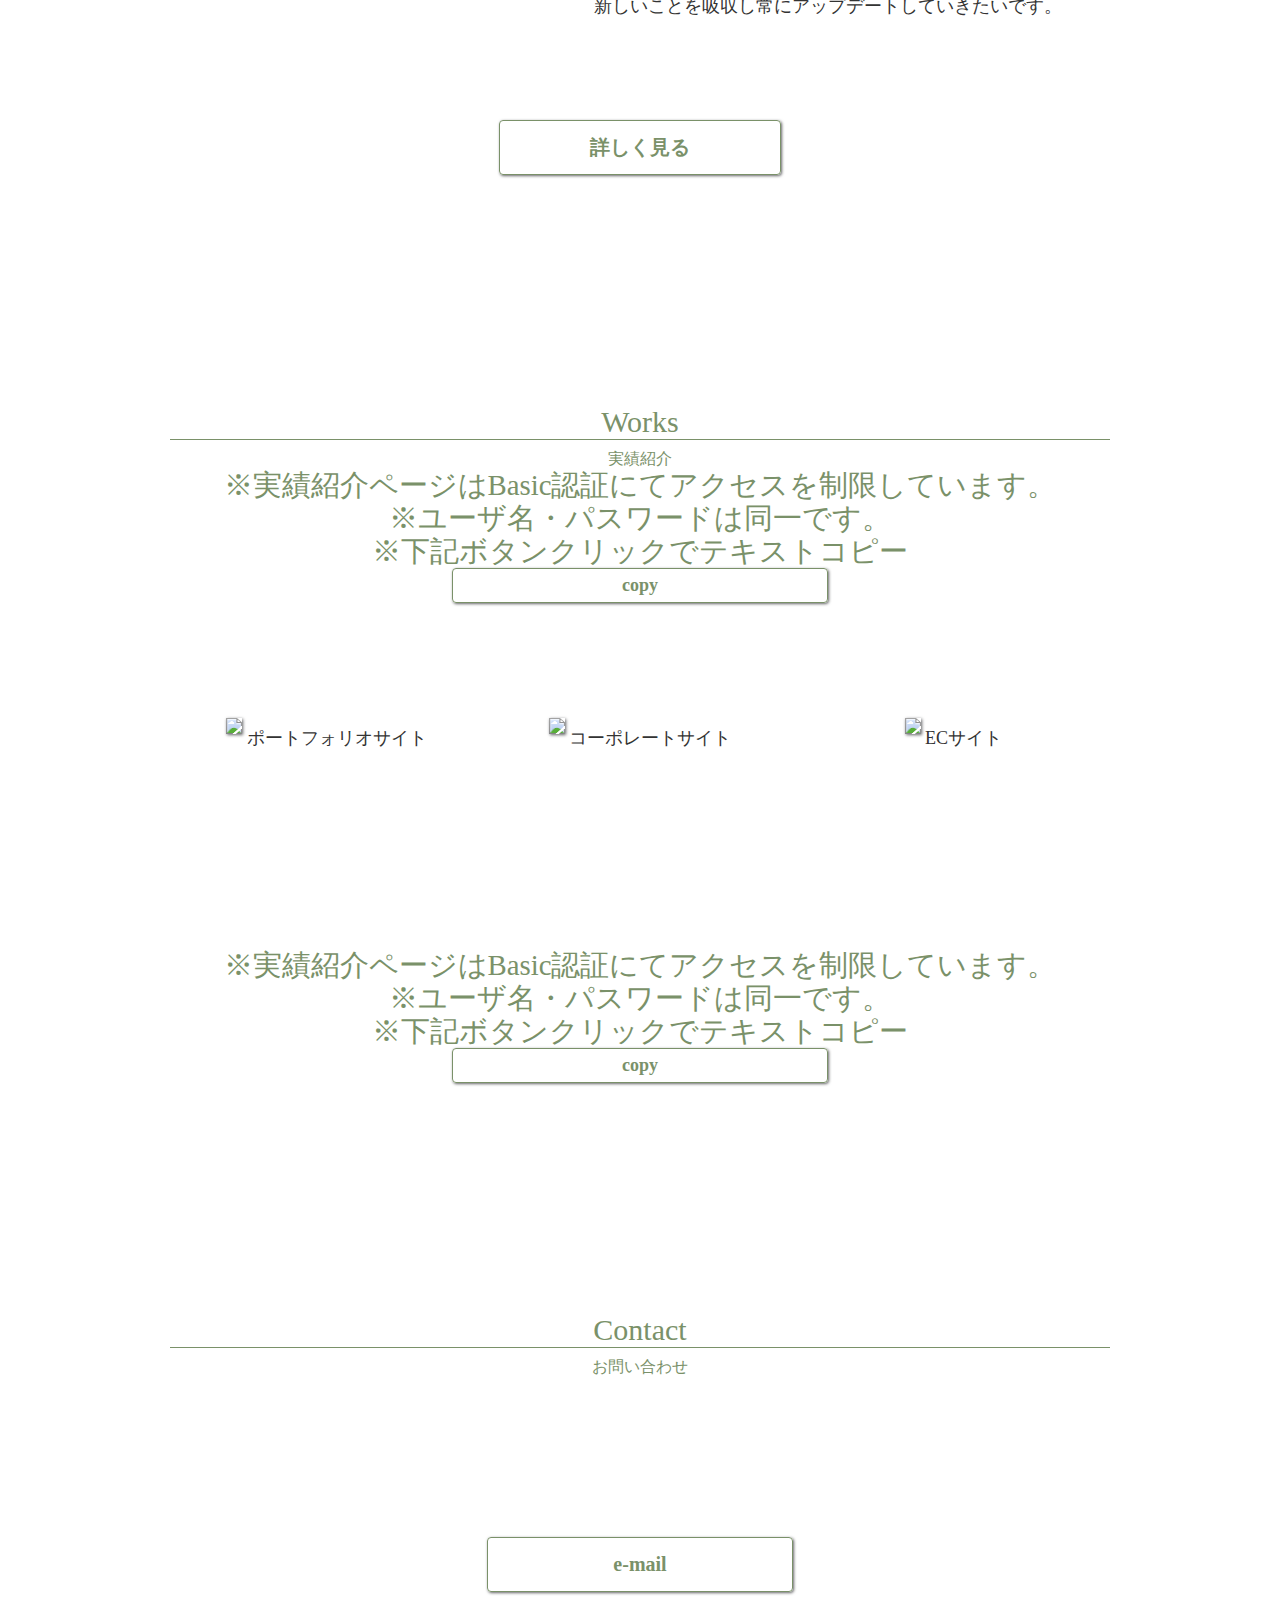
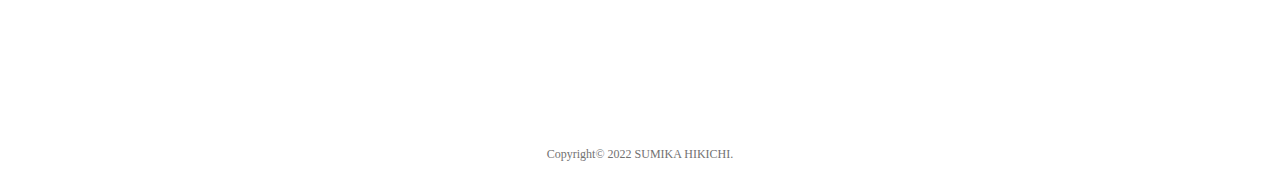
==== commit 28c9a27c: "リンク修正" ====
--- a/01/index.html
+++ b/01/index.html
@@ -21,7 +21,7 @@
     <!-- ここからヘッダー -->
     <header class="header">
       <div class="header__inner">
-        <a href="index.html" class="header__title">SUMIKA HIKICHI</a>
+        <a href="" class="header__title">SUMIKA HIKICHI</a>
         <button id="menu-open" class="header__button">
           <i class="fas fa-bars"></i>
         </button>
@@ -121,7 +121,8 @@
         <div class="indexPage__workNotice indexPage__workNotice--pc">
           <p>
             ※実績紹介ページはBasic認証にてアクセスを制限しています。<br />
-            ※ユーザ名・パスワードは同一です。
+            ※ユーザ名・パスワードは同一です。<br />
+            ※下記ボタンクリックでテキストコピー
           </p>
           <button class="button button--copy">copy</button>
         </div>
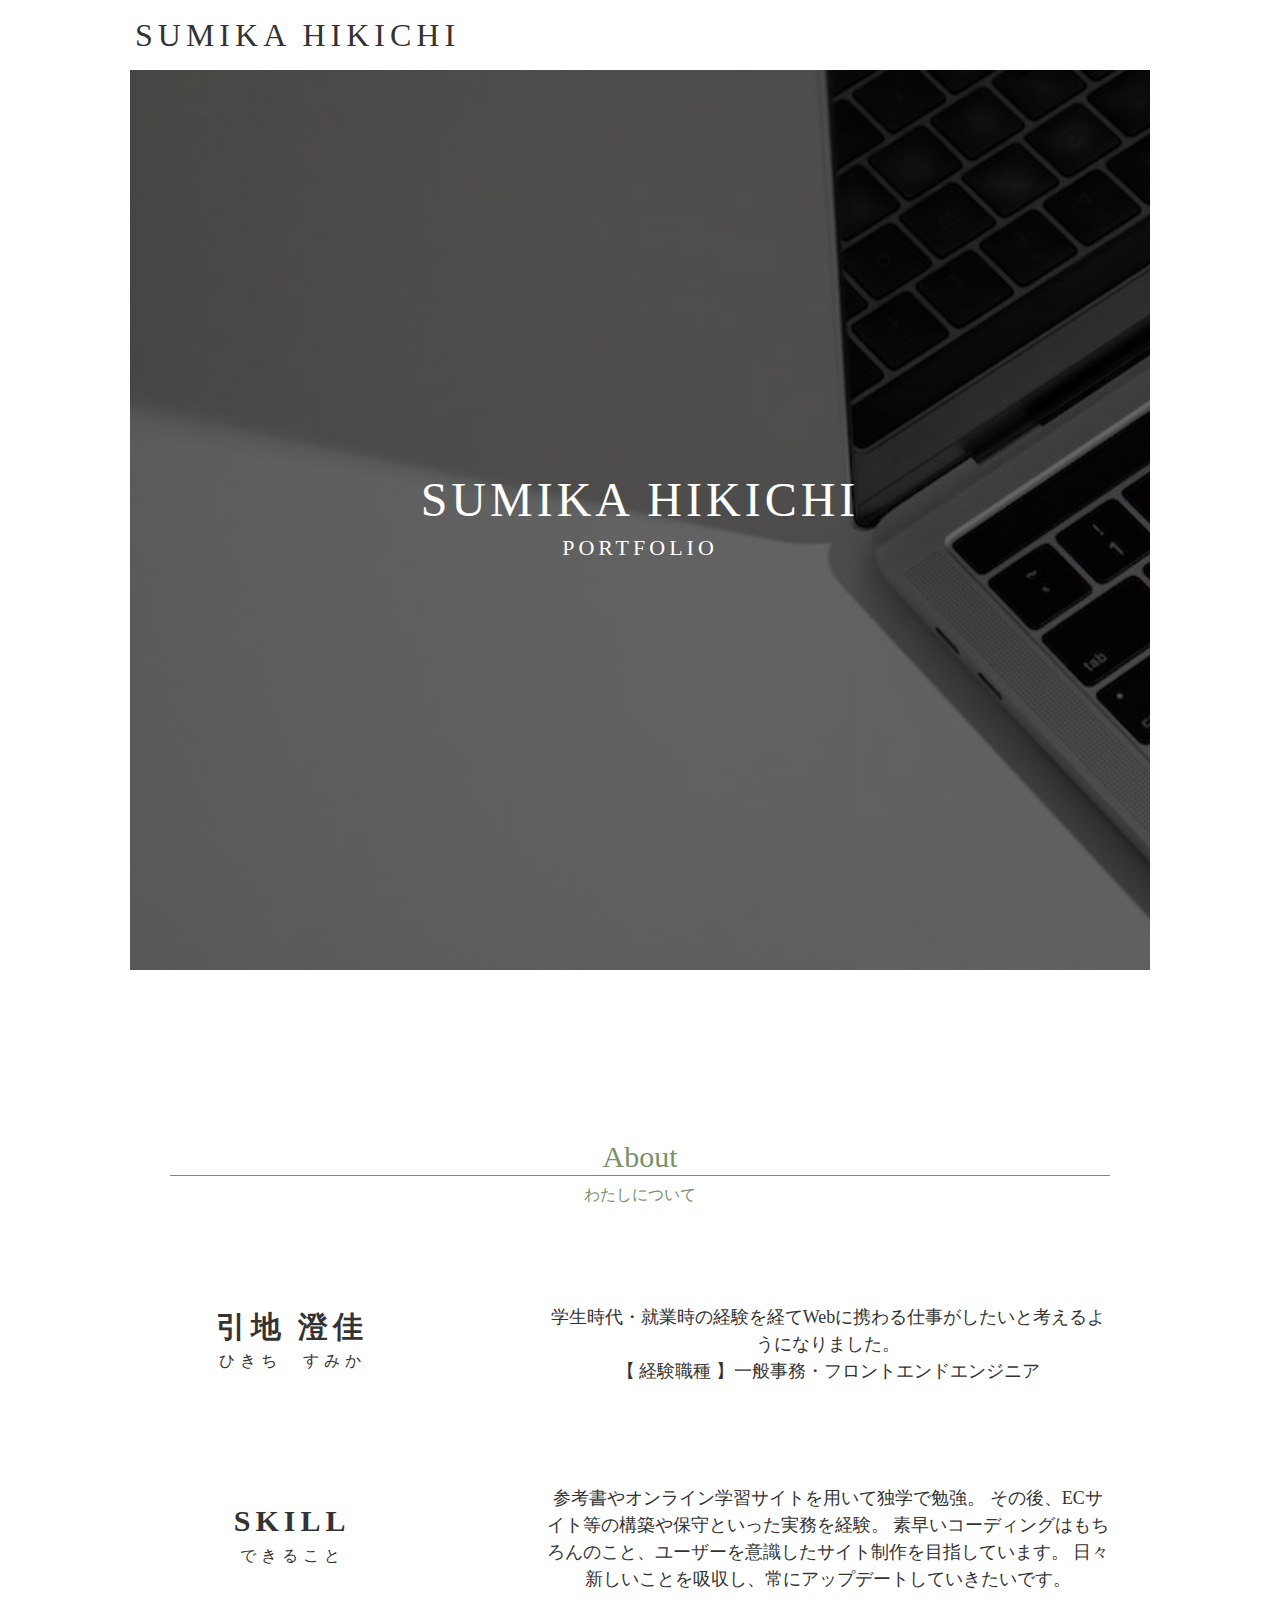
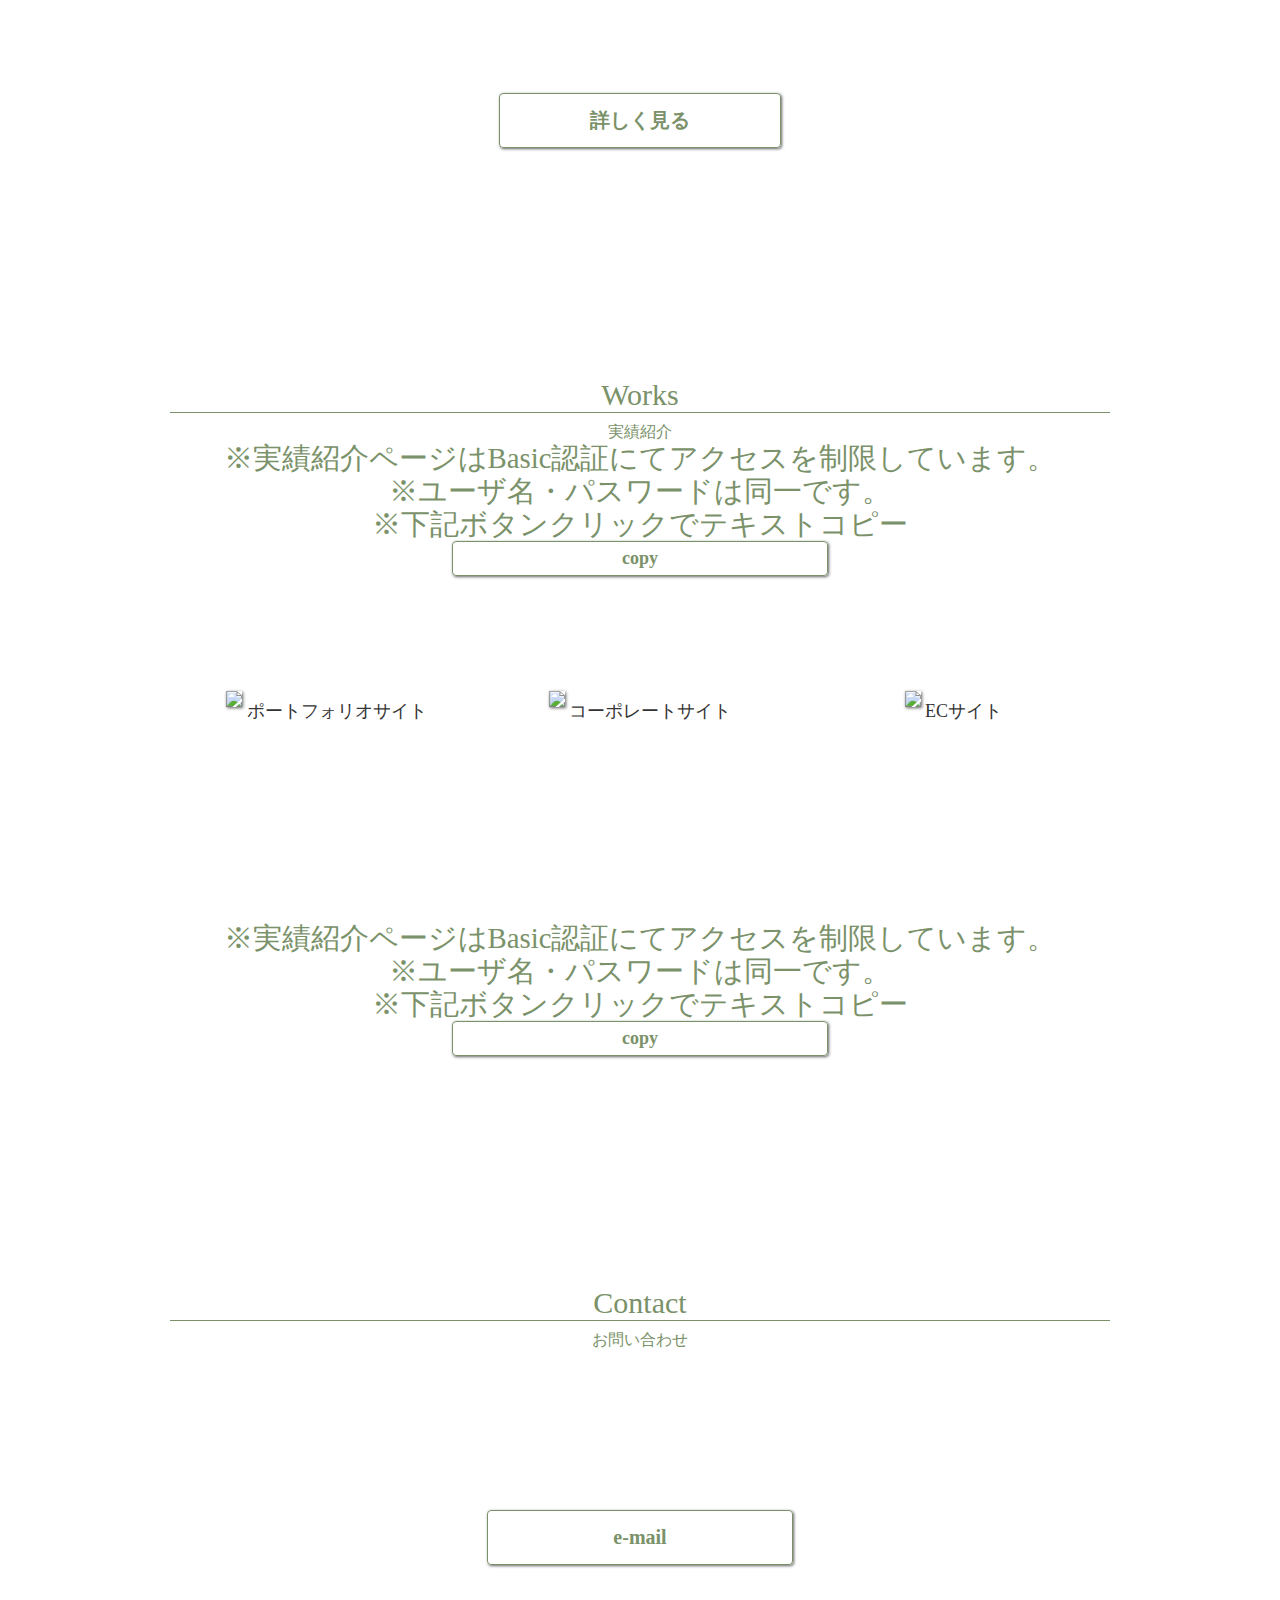
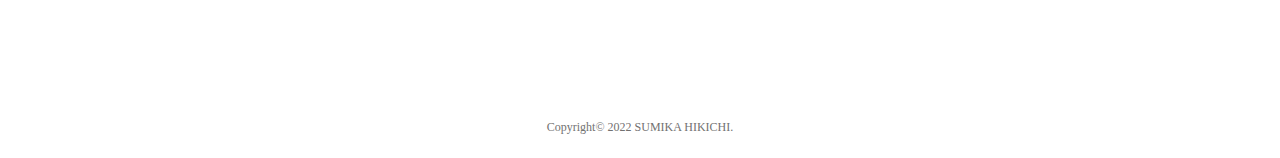
==== commit 3575508f: "プロフィール修正" ====
--- a/01/index.html
+++ b/01/index.html
@@ -7,6 +7,7 @@
       content="WEB制作に携わりたいと考えている引地のポートフォリオサイトです。"
     />
     <meta name="viewport" content="width=device-width,initial-scale=1.0" />
+    <meta name="robots" content="noindex" />
     <title>SUMIKA HIKICHI</title>
     <link rel="icon" href="images/favicon.ico" />
     <link rel="stylesheet" href="css/reset.css" />
@@ -61,9 +62,8 @@
             <p class="indexPage__articleSub">ひきち　すみか</p>
           </div>
           <p class="indexPage__articleText">
-            1994年9月20日 生まれ<br />
             学生時代・就業時の経験を経てWebに携わる仕事がしたいと考えるようになりました。<br />
-            【 経験職種 】一般事務・経理・フロントエンドエンジニア
+            【 経験職種 】一般事務・フロントエンドエンジニア
           </p>
         </div>
         <div class="indexPage__article">
@@ -74,8 +74,8 @@
           <p class="indexPage__articleText">
             参考書やオンライン学習サイトを用いて独学で勉強。
             その後、ECサイト等の構築や保守といった実務を経験。
-            素早いコーディングはもちろんのこと、ユーザーを意識したサイト作りを目指しています。
-            日々新しいことを吸収し常にアップデートしていきたいです。
+            素早いコーディングはもちろんのこと、ユーザーを意識したサイト制作を目指しています。
+            日々新しいことを吸収し、常にアップデートしていきたいです。
           </p>
         </div>
         <div class="">
